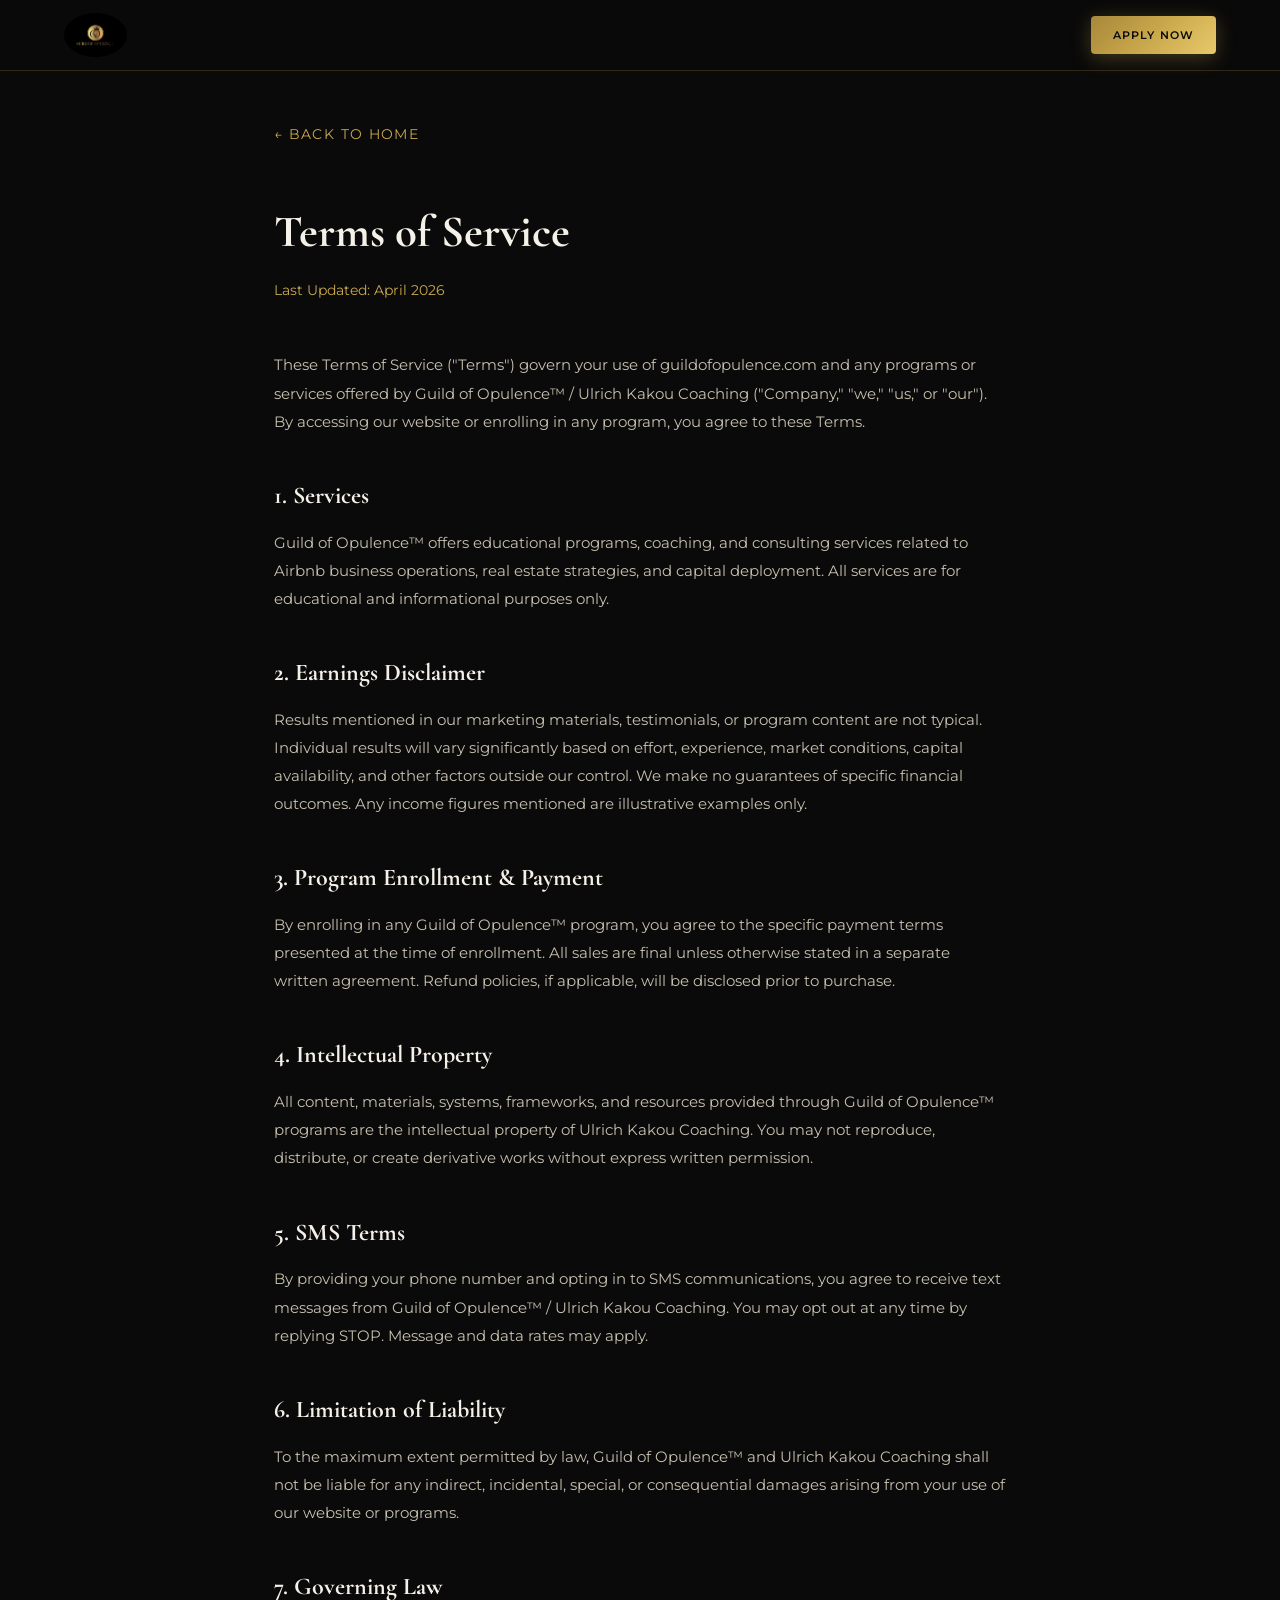
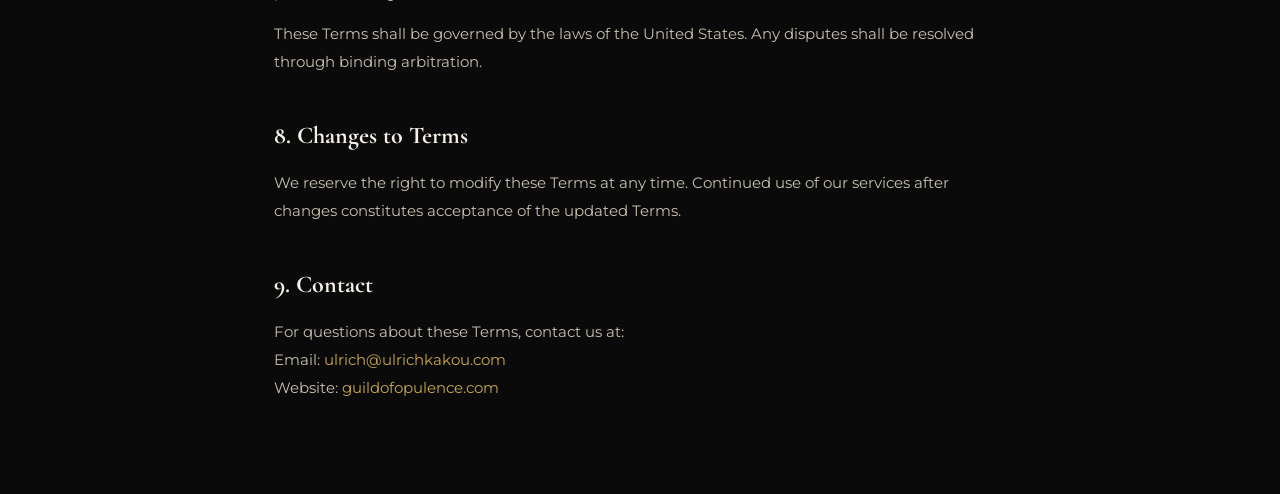
==== terms.html @ a95ab8ff "Add files via upload" ====
<!DOCTYPE html>
<html lang="en">
<head>
  <meta charset="UTF-8" />
  <meta name="viewport" content="width=device-width, initial-scale=1.0" />
  <title>Terms of Service — Guild of Opulence™</title>
  <link rel="preconnect" href="https://fonts.googleapis.com" />
  <link href="https://fonts.googleapis.com/css2?family=Cormorant+Garamond:wght@400;600&family=Montserrat:wght@300;400;500;600&display=swap" rel="stylesheet" />
  <link rel="stylesheet" href="style.css" />
  <style>
    .policy-page { padding: 120px 0 80px; }
    .policy-page h1 { font-family: var(--font-serif); font-size: 2.8rem; color: var(--white); margin-bottom: 8px; }
    .policy-page .updated { font-size: 0.85rem; color: var(--gold); margin-bottom: 48px; }
    .policy-page h2 { font-family: var(--font-serif); font-size: 1.5rem; color: var(--white); margin: 40px 0 12px; }
    .policy-page p, .policy-page li { font-size: 0.95rem; color: var(--white-dim); line-height: 1.85; margin-bottom: 12px; }
    .policy-page ul { padding-left: 20px; }
    .policy-page ul li { list-style: disc; }
    .policy-page a { color: var(--gold); }
    .back-link { display: inline-flex; align-items: center; gap: 8px; color: var(--gold); font-size: 0.85rem; letter-spacing: 0.1em; text-transform: uppercase; margin-bottom: 48px; }
  </style>
</head>
<body>
  <nav class="nav">
    <div class="nav__inner">
      <a href="/" class="nav__logo"><img src="logo.jpg" alt="Guild of Opulence" /></a>
      <a href="/#apply" class="btn btn--gold btn--sm">Apply Now</a>
    </div>
  </nav>

  <div class="policy-page">
    <div class="container container--narrow">
      <a href="/" class="back-link">← Back to Home</a>
      <h1>Terms of Service</h1>
      <p class="updated">Last Updated: April 2026</p>

      <p>These Terms of Service ("Terms") govern your use of guildofopulence.com and any programs or services offered by Guild of Opulence™ / Ulrich Kakou Coaching ("Company," "we," "us," or "our"). By accessing our website or enrolling in any program, you agree to these Terms.</p>

      <h2>1. Services</h2>
      <p>Guild of Opulence™ offers educational programs, coaching, and consulting services related to Airbnb business operations, real estate strategies, and capital deployment. All services are for educational and informational purposes only.</p>

      <h2>2. Earnings Disclaimer</h2>
      <p>Results mentioned in our marketing materials, testimonials, or program content are not typical. Individual results will vary significantly based on effort, experience, market conditions, capital availability, and other factors outside our control. We make no guarantees of specific financial outcomes. Any income figures mentioned are illustrative examples only.</p>

      <h2>3. Program Enrollment & Payment</h2>
      <p>By enrolling in any Guild of Opulence™ program, you agree to the specific payment terms presented at the time of enrollment. All sales are final unless otherwise stated in a separate written agreement. Refund policies, if applicable, will be disclosed prior to purchase.</p>

      <h2>4. Intellectual Property</h2>
      <p>All content, materials, systems, frameworks, and resources provided through Guild of Opulence™ programs are the intellectual property of Ulrich Kakou Coaching. You may not reproduce, distribute, or create derivative works without express written permission.</p>

      <h2>5. SMS Terms</h2>
      <p>By providing your phone number and opting in to SMS communications, you agree to receive text messages from Guild of Opulence™ / Ulrich Kakou Coaching. You may opt out at any time by replying STOP. Message and data rates may apply.</p>

      <h2>6. Limitation of Liability</h2>
      <p>To the maximum extent permitted by law, Guild of Opulence™ and Ulrich Kakou Coaching shall not be liable for any indirect, incidental, special, or consequential damages arising from your use of our website or programs.</p>

      <h2>7. Governing Law</h2>
      <p>These Terms shall be governed by the laws of the United States. Any disputes shall be resolved through binding arbitration.</p>

      <h2>8. Changes to Terms</h2>
      <p>We reserve the right to modify these Terms at any time. Continued use of our services after changes constitutes acceptance of the updated Terms.</p>

      <h2>9. Contact</h2>
      <p>For questions about these Terms, contact us at:<br />
      Email: <a href="mailto:ulrich@ulrichkakou.com">ulrich@ulrichkakou.com</a><br />
      Website: <a href="https://guildofopulence.com">guildofopulence.com</a></p>
    </div>
  </div>
</body>
</html>
---- style.css ----
/* ═══════════════════════════════════════════════════════════════════════
   GUILD OF OPULENCE™ — Landing Page Stylesheet
   Brand: Black (#0a0a0a) + Gold (#c9a84c / #e8c96a) + White (#f5f0e8)
   ═══════════════════════════════════════════════════════════════════════ */

/* ── Reset & Base ─────────────────────────────────────────────────────── */
*, *::before, *::after { box-sizing: border-box; margin: 0; padding: 0; }

:root {
  --black:      #0a0a0a;
  --black-soft: #111111;
  --black-card: #141414;
  --black-mid:  #1a1a1a;
  --gold:       #c9a84c;
  --gold-light: #e8c96a;
  --gold-dark:  #a8873a;
  --white:      #f5f0e8;
  --white-dim:  #c8c0b0;
  --border:     rgba(201,168,76,0.2);
  --border-mid: rgba(201,168,76,0.35);

  --font-serif: 'Cormorant Garamond', Georgia, serif;
  --font-sans:  'Montserrat', system-ui, sans-serif;

  --radius: 4px;
  --radius-lg: 8px;
  --transition: 0.3s ease;

  --max-w: 1200px;
  --max-w-narrow: 780px;
}

html { scroll-behavior: smooth; }

body {
  background: var(--black);
  color: var(--white);
  font-family: var(--font-sans);
  font-size: 16px;
  line-height: 1.7;
  -webkit-font-smoothing: antialiased;
}

img { max-width: 100%; display: block; }
a { color: inherit; text-decoration: none; }
ul { list-style: none; }

/* ── Utility ──────────────────────────────────────────────────────────── */
.gold { color: var(--gold); }

.container {
  width: 100%;
  max-width: var(--max-w);
  margin: 0 auto;
  padding: 0 24px;
}
.container--narrow {
  max-width: var(--max-w-narrow);
}

.section {
  padding: 100px 0;
}

.section__label {
  font-family: var(--font-sans);
  font-size: 11px;
  font-weight: 600;
  letter-spacing: 0.25em;
  text-transform: uppercase;
  color: var(--gold);
  margin-bottom: 16px;
}

.section__title {
  font-family: var(--font-serif);
  font-size: clamp(2rem, 4vw, 3.2rem);
  font-weight: 600;
  line-height: 1.2;
  color: var(--white);
  margin-bottom: 24px;
}

.section__intro {
  font-size: 1.05rem;
  color: var(--white-dim);
  max-width: 640px;
  margin-bottom: 48px;
  line-height: 1.8;
}

/* ── Buttons ──────────────────────────────────────────────────────────── */
.btn {
  display: inline-flex;
  align-items: center;
  justify-content: center;
  font-family: var(--font-sans);
  font-weight: 600;
  letter-spacing: 0.1em;
  text-transform: uppercase;
  border-radius: var(--radius);
  cursor: pointer;
  transition: all var(--transition);
  border: none;
  text-decoration: none;
  white-space: nowrap;
}

.btn--gold {
  background: linear-gradient(135deg, var(--gold-dark), var(--gold), var(--gold-light));
  color: var(--black);
  box-shadow: 0 4px 20px rgba(201,168,76,0.3);
}
.btn--gold:hover {
  background: linear-gradient(135deg, var(--gold), var(--gold-light), var(--gold));
  box-shadow: 0 6px 28px rgba(201,168,76,0.45);
  transform: translateY(-1px);
}

.btn--outline {
  background: transparent;
  color: var(--gold);
  border: 1px solid var(--gold);
}
.btn--outline:hover {
  background: rgba(201,168,76,0.08);
  box-shadow: 0 4px 20px rgba(201,168,76,0.15);
}

.btn--sm  { padding: 10px 22px; font-size: 11px; }
.btn--lg  { padding: 18px 40px; font-size: 13px; }
.btn--full { width: 100%; }

/* ── Navigation ───────────────────────────────────────────────────────── */
.nav {
  position: fixed;
  top: 0; left: 0; right: 0;
  z-index: 100;
  background: rgba(10,10,10,0.92);
  backdrop-filter: blur(12px);
  border-bottom: 1px solid var(--border);
  transition: all var(--transition);
}

.nav__inner {
  max-width: var(--max-w);
  margin: 0 auto;
  padding: 0 24px;
  height: 70px;
  display: flex;
  align-items: center;
  justify-content: space-between;
}

.nav__logo img {
  height: 44px;
  width: auto;
  border-radius: 50%;
  object-fit: cover;
}

/* ── Hero ─────────────────────────────────────────────────────────────── */
.hero {
  position: relative;
  min-height: 100vh;
  display: flex;
  align-items: center;
  background:
    radial-gradient(ellipse at 60% 40%, rgba(201,168,76,0.07) 0%, transparent 60%),
    radial-gradient(ellipse at 20% 80%, rgba(201,168,76,0.04) 0%, transparent 50%),
    var(--black);
  padding-top: 70px;
  overflow: hidden;
}

.hero::before {
  content: '';
  position: absolute;
  inset: 0;
  background: url('community-cover.png') center center / cover no-repeat;
  opacity: 0.08;
  pointer-events: none;
}

.hero__overlay {
  position: absolute;
  inset: 0;
  background: linear-gradient(
    to bottom,
    rgba(10,10,10,0.3) 0%,
    rgba(10,10,10,0.6) 60%,
    rgba(10,10,10,1) 100%
  );
  pointer-events: none;
}

.hero__content {
  position: relative;
  z-index: 2;
  padding: 80px 24px;
  text-align: center;
}

.hero__eyebrow {
  font-family: var(--font-sans);
  font-size: 12px;
  font-weight: 500;
  letter-spacing: 0.3em;
  text-transform: uppercase;
  color: var(--gold);
  margin-bottom: 24px;
  opacity: 0.85;
}

.hero__headline {
  font-family: var(--font-serif);
  font-size: clamp(3rem, 7vw, 6rem);
  font-weight: 700;
  line-height: 1.1;
  color: var(--white);
  margin-bottom: 28px;
  letter-spacing: -0.01em;
}

.hero__sub {
  font-size: clamp(1rem, 1.5vw, 1.15rem);
  color: var(--white-dim);
  max-width: 600px;
  margin: 0 auto 40px;
  line-height: 1.85;
}

.hero__actions {
  display: flex;
  gap: 16px;
  justify-content: center;
  flex-wrap: wrap;
  margin-bottom: 48px;
}

.hero__proof {
  display: flex;
  gap: 32px;
  justify-content: center;
  flex-wrap: wrap;
}

.proof-item {
  font-size: 12px;
  font-weight: 500;
  letter-spacing: 0.1em;
  color: var(--gold);
  opacity: 0.8;
  text-transform: uppercase;
}

/* ── Problem ──────────────────────────────────────────────────────────── */
.problem {
  background: var(--black-soft);
  border-top: 1px solid var(--border);
  border-bottom: 1px solid var(--border);
  text-align: center;
}

.problem__grid {
  display: grid;
  grid-template-columns: repeat(auto-fit, minmax(260px, 1fr));
  gap: 32px;
  margin-top: 56px;
}

.problem__card {
  background: var(--black-card);
  border: 1px solid var(--border);
  border-radius: var(--radius-lg);
  padding: 40px 32px;
  text-align: left;
  transition: border-color var(--transition);
}
.problem__card:hover { border-color: var(--border-mid); }

.problem__icon {
  font-size: 2rem;
  margin-bottom: 20px;
}

.problem__card h3 {
  font-family: var(--font-serif);
  font-size: 1.4rem;
  font-weight: 600;
  color: var(--white);
  margin-bottom: 12px;
}

.problem__card p {
  font-size: 0.95rem;
  color: var(--white-dim);
  line-height: 1.75;
}

/* ── What / System ────────────────────────────────────────────────────── */
.what {
  text-align: center;
}

.what__image-wrap {
  margin: 0 auto 64px;
  max-width: 820px;
  position: relative;
}

.what__image-wrap::before {
  content: '';
  position: absolute;
  inset: -20px;
  background: radial-gradient(ellipse, rgba(201,168,76,0.12) 0%, transparent 70%);
  pointer-events: none;
}

.what__image {
  width: 100%;
  border-radius: var(--radius-lg);
  position: relative;
}

.what__pillars {
  display: grid;
  grid-template-columns: repeat(3, 1fr);
  gap: 1px;
  background: var(--border);
  border: 1px solid var(--border);
  border-radius: var(--radius-lg);
  overflow: hidden;
}

.pillar {
  background: var(--black-card);
  padding: 48px 36px;
  text-align: left;
}

.pillar__num {
  font-family: var(--font-serif);
  font-size: 3rem;
  font-weight: 300;
  color: var(--gold);
  opacity: 0.4;
  display: block;
  margin-bottom: 12px;
  line-height: 1;
}

.pillar__title {
  font-family: var(--font-serif);
  font-size: 1.8rem;
  font-weight: 600;
  color: var(--white);
  margin-bottom: 12px;
}

.pillar__desc {
  font-size: 0.9rem;
  color: var(--white-dim);
  line-height: 1.75;
}

/* ── Components ───────────────────────────────────────────────────────── */
.components {
  background: var(--black-soft);
  border-top: 1px solid var(--border);
  border-bottom: 1px solid var(--border);
}

.components__grid {
  display: grid;
  grid-template-columns: repeat(auto-fit, minmax(300px, 1fr));
  gap: 24px;
  margin-top: 48px;
}

.component__card {
  background: var(--black-card);
  border: 1px solid var(--border);
  border-radius: var(--radius-lg);
  padding: 36px 32px;
  transition: border-color var(--transition), transform var(--transition);
  position: relative;
}
.component__card:hover {
  border-color: var(--border-mid);
  transform: translateY(-2px);
}

.component__card--highlight {
  border-color: var(--gold-dark);
  background: linear-gradient(135deg, var(--black-card), rgba(201,168,76,0.04));
}

.component__badge {
  display: inline-block;
  font-size: 10px;
  font-weight: 700;
  letter-spacing: 0.2em;
  text-transform: uppercase;
  color: var(--white-dim);
  border: 1px solid var(--border-mid);
  border-radius: 2px;
  padding: 4px 10px;
  margin-bottom: 16px;
}

.component__badge--gold {
  color: var(--gold);
  border-color: var(--gold);
}

.component__title {
  font-family: var(--font-serif);
  font-size: 1.4rem;
  font-weight: 600;
  color: var(--white);
  margin-bottom: 12px;
}

.component__desc {
  font-size: 0.9rem;
  color: var(--white-dim);
  line-height: 1.75;
  margin-bottom: 20px;
}

.component__list {
  border-top: 1px solid var(--border);
  padding-top: 16px;
}

.component__list li {
  font-size: 0.85rem;
  color: var(--white-dim);
  padding: 6px 0;
  display: flex;
  align-items: center;
  gap: 8px;
}

.component__list li::before {
  content: '✦';
  color: var(--gold);
  font-size: 0.65rem;
  flex-shrink: 0;
}

/* ── Offers ───────────────────────────────────────────────────────────── */
.offers {
  text-align: center;
}

.offers__grid {
  display: grid;
  grid-template-columns: repeat(auto-fit, minmax(260px, 1fr));
  gap: 24px;
  margin-top: 48px;
  align-items: start;
}

.offer__card {
  background: var(--black-card);
  border: 1px solid var(--border);
  border-radius: var(--radius-lg);
  padding: 40px 32px;
  text-align: left;
  position: relative;
  transition: border-color var(--transition);
}
.offer__card:hover { border-color: var(--border-mid); }

.offer__card--featured {
  border-color: var(--gold-dark);
  background: linear-gradient(160deg, var(--black-card), rgba(201,168,76,0.05));
  transform: scale(1.02);
}

.offer__badge {
  position: absolute;
  top: -14px;
  left: 50%;
  transform: translateX(-50%);
  background: linear-gradient(135deg, var(--gold-dark), var(--gold));
  color: var(--black);
  font-size: 10px;
  font-weight: 700;
  letter-spacing: 0.15em;
  text-transform: uppercase;
  padding: 5px 16px;
  border-radius: 20px;
  white-space: nowrap;
}

.offer__tier {
  font-size: 10px;
  font-weight: 700;
  letter-spacing: 0.25em;
  text-transform: uppercase;
  color: var(--gold);
  margin-bottom: 8px;
}

.offer__name {
  font-family: var(--font-serif);
  font-size: 1.7rem;
  font-weight: 600;
  color: var(--white);
  margin-bottom: 8px;
}

.offer__price {
  font-family: var(--font-serif);
  font-size: 2.2rem;
  font-weight: 700;
  color: var(--gold);
  margin-bottom: 16px;
}

.offer__desc {
  font-size: 0.9rem;
  color: var(--white-dim);
  line-height: 1.75;
  margin-bottom: 24px;
  padding-bottom: 24px;
  border-bottom: 1px solid var(--border);
}

.offer__features {
  margin-bottom: 32px;
}

.offer__features li {
  font-size: 0.88rem;
  color: var(--white-dim);
  padding: 7px 0;
  display: flex;
  align-items: flex-start;
  gap: 10px;
}

.offer__features li::before {
  content: '✦';
  color: var(--gold);
  font-size: 0.65rem;
  flex-shrink: 0;
  margin-top: 4px;
}

/* ── About ────────────────────────────────────────────────────────────── */
.about {
  background: var(--black-soft);
  border-top: 1px solid var(--border);
  border-bottom: 1px solid var(--border);
}

.about__inner {
  display: grid;
  grid-template-columns: 1fr 1fr;
  gap: 80px;
  align-items: center;
}

.about__image-wrap {
  position: relative;
}

.about__image-wrap::before {
  content: '';
  position: absolute;
  inset: -16px;
  border: 1px solid var(--border);
  border-radius: var(--radius-lg);
  pointer-events: none;
}

.about__image {
  width: 100%;
  border-radius: var(--radius-lg);
  object-fit: cover;
  max-height: 500px;
}

.about__title {
  font-family: var(--font-serif);
  font-size: clamp(2rem, 3.5vw, 3rem);
  font-weight: 600;
  color: var(--white);
  margin-bottom: 8px;
}

.about__sub {
  font-size: 0.9rem;
  color: var(--gold);
  letter-spacing: 0.05em;
  margin-bottom: 28px;
  font-weight: 500;
}

.about__body {
  font-size: 0.95rem;
  color: var(--white-dim);
  line-height: 1.85;
  margin-bottom: 16px;
}

/* ── Opulence Means ───────────────────────────────────────────────────── */
.opulence-means {
  text-align: center;
  background: radial-gradient(ellipse at 50% 0%, rgba(201,168,76,0.06) 0%, transparent 60%), var(--black);
}

.opulence__quote {
  font-family: var(--font-serif);
  font-size: clamp(1.3rem, 2.5vw, 1.8rem);
  font-style: italic;
  color: var(--white);
  line-height: 1.6;
  margin-bottom: 48px;
  padding: 32px 40px;
  border-left: 3px solid var(--gold);
  border-right: 3px solid var(--gold);
  background: rgba(201,168,76,0.04);
  border-radius: var(--radius-lg);
}

.opulence__grid {
  display: grid;
  grid-template-columns: repeat(auto-fit, minmax(200px, 1fr));
  gap: 24px;
  margin-bottom: 48px;
}

.opulence__item {
  display: flex;
  flex-direction: column;
  align-items: center;
  gap: 12px;
  padding: 32px 24px;
  background: var(--black-card);
  border: 1px solid var(--border);
  border-radius: var(--radius-lg);
  font-size: 0.95rem;
  color: var(--white-dim);
  text-align: center;
}

.opulence__icon {
  font-size: 1.8rem;
}

.opulence__close {
  font-family: var(--font-serif);
  font-size: 1.6rem;
  color: var(--white-dim);
}

/* ── Apply / Form ─────────────────────────────────────────────────────── */
.apply {
  background: var(--black-soft);
  border-top: 1px solid var(--border);
  text-align: center;
}

.apply__body {
  font-size: 1rem;
  color: var(--white-dim);
  line-height: 1.8;
  margin-bottom: 48px;
}

.apply__form {
  text-align: left;
  background: var(--black-card);
  border: 1px solid var(--border);
  border-radius: var(--radius-lg);
  padding: 48px 40px;
}

.form__row {
  display: grid;
  grid-template-columns: 1fr 1fr;
  gap: 20px;
}

.form__group {
  margin-bottom: 24px;
}

.form__label {
  display: block;
  font-size: 11px;
  font-weight: 600;
  letter-spacing: 0.15em;
  text-transform: uppercase;
  color: var(--white-dim);
  margin-bottom: 8px;
}

.form__input {
  width: 100%;
  background: var(--black-mid);
  border: 1px solid var(--border);
  border-radius: var(--radius);
  padding: 14px 16px;
  color: var(--white);
  font-family: var(--font-sans);
  font-size: 0.95rem;
  transition: border-color var(--transition);
  outline: none;
  appearance: none;
}

.form__input:focus {
  border-color: var(--gold);
  box-shadow: 0 0 0 3px rgba(201,168,76,0.1);
}

.form__input::placeholder { color: rgba(200,192,176,0.35); }

.form__select {
  cursor: pointer;
  background-image: url("data:image/svg+xml,%3Csvg xmlns='http://www.w3.org/2000/svg' width='12' height='8' viewBox='0 0 12 8'%3E%3Cpath d='M1 1l5 5 5-5' stroke='%23c9a84c' stroke-width='1.5' fill='none' stroke-linecap='round'/%3E%3C/svg%3E");
  background-repeat: no-repeat;
  background-position: right 16px center;
  padding-right: 40px;
}

.form__textarea {
  min-height: 120px;
  resize: vertical;
}

.form__consent {
  margin-bottom: 20px;
}

.form__checkbox-label {
  display: flex;
  gap: 12px;
  align-items: flex-start;
  cursor: pointer;
}

.form__checkbox-label input[type="checkbox"] {
  width: 18px;
  height: 18px;
  flex-shrink: 0;
  margin-top: 2px;
  accent-color: var(--gold);
  cursor: pointer;
}

.form__checkbox-label span {
  font-size: 0.82rem;
  color: var(--white-dim);
  line-height: 1.65;
}

.form__privacy {
  font-size: 0.78rem;
  color: rgba(200,192,176,0.5);
  text-align: center;
  margin-top: 16px;
  line-height: 1.6;
}

.form__link {
  color: var(--gold);
  text-decoration: underline;
  text-underline-offset: 2px;
}

/* ── Footer ───────────────────────────────────────────────────────────── */
.footer {
  background: var(--black);
  border-top: 1px solid var(--border);
  padding: 60px 0 40px;
}

.footer__top {
  display: flex;
  justify-content: space-between;
  align-items: flex-start;
  gap: 40px;
  flex-wrap: wrap;
  margin-bottom: 40px;
}

.footer__logo {
  height: 56px;
  width: auto;
  border-radius: 50%;
  margin-bottom: 12px;
}

.footer__tagline {
  font-family: var(--font-serif);
  font-size: 1rem;
  color: var(--gold);
  font-style: italic;
}

.footer__links {
  display: flex;
  flex-direction: column;
  gap: 10px;
  align-items: flex-end;
}

.footer__links a {
  font-size: 12px;
  font-weight: 500;
  letter-spacing: 0.1em;
  text-transform: uppercase;
  color: var(--white-dim);
  transition: color var(--transition);
}
.footer__links a:hover { color: var(--gold); }

.footer__divider {
  height: 1px;
  background: var(--border);
  margin-bottom: 32px;
}

.footer__bottom {
  display: flex;
  justify-content: space-between;
  align-items: center;
  gap: 24px;
  flex-wrap: wrap;
  margin-bottom: 32px;
}

.footer__legal {
  font-size: 0.78rem;
  color: rgba(200,192,176,0.45);
}

.footer__policy-links {
  display: flex;
  gap: 20px;
}

.footer__policy-links a {
  font-size: 0.78rem;
  color: rgba(200,192,176,0.45);
  transition: color var(--transition);
}
.footer__policy-links a:hover { color: var(--gold); }

.footer__disclaimer {
  border-top: 1px solid var(--border);
  padding-top: 24px;
}

.footer__disclaimer p {
  font-size: 0.75rem;
  color: rgba(200,192,176,0.35);
  line-height: 1.65;
  margin-bottom: 10px;
}

.footer__disclaimer strong {
  color: rgba(200,192,176,0.55);
}

/* ═══════════════════════════════════════════════════════════════════════
   RESPONSIVE
   ═══════════════════════════════════════════════════════════════════════ */
@media (max-width: 900px) {
  .what__pillars {
    grid-template-columns: 1fr;
  }

  .about__inner {
    grid-template-columns: 1fr;
    gap: 48px;
  }

  .about__image {
    max-height: 360px;
  }

  .offer__card--featured {
    transform: none;
  }
}

@media (max-width: 640px) {
  .section { padding: 72px 0; }

  .hero__headline { font-size: clamp(2.4rem, 10vw, 3.5rem); }

  .hero__actions { flex-direction: column; align-items: center; }
  .hero__actions .btn { width: 100%; max-width: 320px; }

  .hero__proof { flex-direction: column; gap: 12px; align-items: center; }

  .form__row { grid-template-columns: 1fr; }

  .apply__form { padding: 32px 24px; }

  .footer__top { flex-direction: column; }
  .footer__links { align-items: flex-start; }
  .footer__bottom { flex-direction: column; align-items: flex-start; }

  .opulence__quote { padding: 24px 20px; }

  .pillar { padding: 36px 24px; }
}

/* ── Scroll animations ────────────────────────────────────────────────── */
.fade-up {
  opacity: 0;
  transform: translateY(28px);
  transition: opacity 0.7s ease, transform 0.7s ease;
}
.fade-up.visible {
  opacity: 1;
  transform: translateY(0);
}
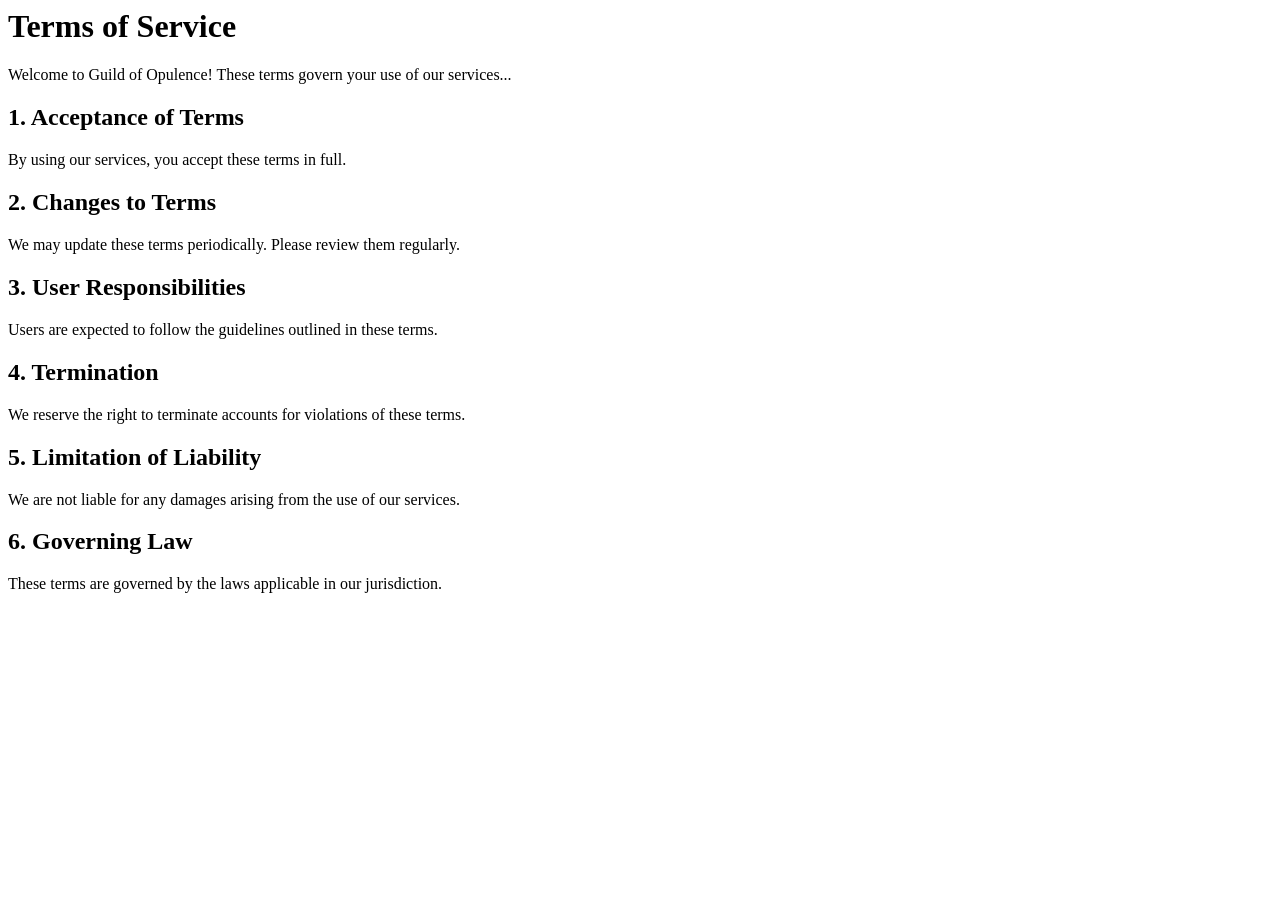
==== commit 1801fdaf: "Updated terms.html with corrected terms of service" ====
--- a/terms.html
+++ b/terms.html
@@ -1,69 +1,21 @@
-<!DOCTYPE html>
-<html lang="en">
+<html>
 <head>
-  <meta charset="UTF-8" />
-  <meta name="viewport" content="width=device-width, initial-scale=1.0" />
-  <title>Terms of Service — Guild of Opulence™</title>
-  <link rel="preconnect" href="https://fonts.googleapis.com" />
-  <link href="https://fonts.googleapis.com/css2?family=Cormorant+Garamond:wght@400;600&family=Montserrat:wght@300;400;500;600&display=swap" rel="stylesheet" />
-  <link rel="stylesheet" href="style.css" />
-  <style>
-    .policy-page { padding: 120px 0 80px; }
-    .policy-page h1 { font-family: var(--font-serif); font-size: 2.8rem; color: var(--white); margin-bottom: 8px; }
-    .policy-page .updated { font-size: 0.85rem; color: var(--gold); margin-bottom: 48px; }
-    .policy-page h2 { font-family: var(--font-serif); font-size: 1.5rem; color: var(--white); margin: 40px 0 12px; }
-    .policy-page p, .policy-page li { font-size: 0.95rem; color: var(--white-dim); line-height: 1.85; margin-bottom: 12px; }
-    .policy-page ul { padding-left: 20px; }
-    .policy-page ul li { list-style: disc; }
-    .policy-page a { color: var(--gold); }
-    .back-link { display: inline-flex; align-items: center; gap: 8px; color: var(--gold); font-size: 0.85rem; letter-spacing: 0.1em; text-transform: uppercase; margin-bottom: 48px; }
-  </style>
+    <title>Terms of Service</title>
 </head>
 <body>
-  <nav class="nav">
-    <div class="nav__inner">
-      <a href="/" class="nav__logo"><img src="logo.jpg" alt="Guild of Opulence" /></a>
-      <a href="/#apply" class="btn btn--gold btn--sm">Apply Now</a>
-    </div>
-  </nav>
-
-  <div class="policy-page">
-    <div class="container container--narrow">
-      <a href="/" class="back-link">← Back to Home</a>
-      <h1>Terms of Service</h1>
-      <p class="updated">Last Updated: April 2026</p>
-
-      <p>These Terms of Service ("Terms") govern your use of guildofopulence.com and any programs or services offered by Guild of Opulence™ / Ulrich Kakou Coaching ("Company," "we," "us," or "our"). By accessing our website or enrolling in any program, you agree to these Terms.</p>
-
-      <h2>1. Services</h2>
-      <p>Guild of Opulence™ offers educational programs, coaching, and consulting services related to Airbnb business operations, real estate strategies, and capital deployment. All services are for educational and informational purposes only.</p>
-
-      <h2>2. Earnings Disclaimer</h2>
-      <p>Results mentioned in our marketing materials, testimonials, or program content are not typical. Individual results will vary significantly based on effort, experience, market conditions, capital availability, and other factors outside our control. We make no guarantees of specific financial outcomes. Any income figures mentioned are illustrative examples only.</p>
-
-      <h2>3. Program Enrollment & Payment</h2>
-      <p>By enrolling in any Guild of Opulence™ program, you agree to the specific payment terms presented at the time of enrollment. All sales are final unless otherwise stated in a separate written agreement. Refund policies, if applicable, will be disclosed prior to purchase.</p>
-
-      <h2>4. Intellectual Property</h2>
-      <p>All content, materials, systems, frameworks, and resources provided through Guild of Opulence™ programs are the intellectual property of Ulrich Kakou Coaching. You may not reproduce, distribute, or create derivative works without express written permission.</p>
-
-      <h2>5. SMS Terms</h2>
-      <p>By providing your phone number and opting in to SMS communications, you agree to receive text messages from Guild of Opulence™ / Ulrich Kakou Coaching. You may opt out at any time by replying STOP. Message and data rates may apply.</p>
-
-      <h2>6. Limitation of Liability</h2>
-      <p>To the maximum extent permitted by law, Guild of Opulence™ and Ulrich Kakou Coaching shall not be liable for any indirect, incidental, special, or consequential damages arising from your use of our website or programs.</p>
-
-      <h2>7. Governing Law</h2>
-      <p>These Terms shall be governed by the laws of the United States. Any disputes shall be resolved through binding arbitration.</p>
-
-      <h2>8. Changes to Terms</h2>
-      <p>We reserve the right to modify these Terms at any time. Continued use of our services after changes constitutes acceptance of the updated Terms.</p>
-
-      <h2>9. Contact</h2>
-      <p>For questions about these Terms, contact us at:<br />
-      Email: <a href="mailto:ulrich@ulrichkakou.com">ulrich@ulrichkakou.com</a><br />
-      Website: <a href="https://guildofopulence.com">guildofopulence.com</a></p>
-    </div>
-  </div>
+    <h1>Terms of Service</h1>
+    <p>Welcome to Guild of Opulence! These terms govern your use of our services...</p>
+    <h2>1. Acceptance of Terms</h2>
+    <p>By using our services, you accept these terms in full.</p>
+    <h2>2. Changes to Terms</h2>
+    <p>We may update these terms periodically. Please review them regularly.</p>
+    <h2>3. User Responsibilities</h2>
+    <p>Users are expected to follow the guidelines outlined in these terms.</p>
+    <h2>4. Termination</h2>
+    <p>We reserve the right to terminate accounts for violations of these terms.</p>
+    <h2>5. Limitation of Liability</h2>
+    <p>We are not liable for any damages arising from the use of our services.</p>
+    <h2>6. Governing Law</h2>
+    <p>These terms are governed by the laws applicable in our jurisdiction.</p>
 </body>
-</html>
+</html>
